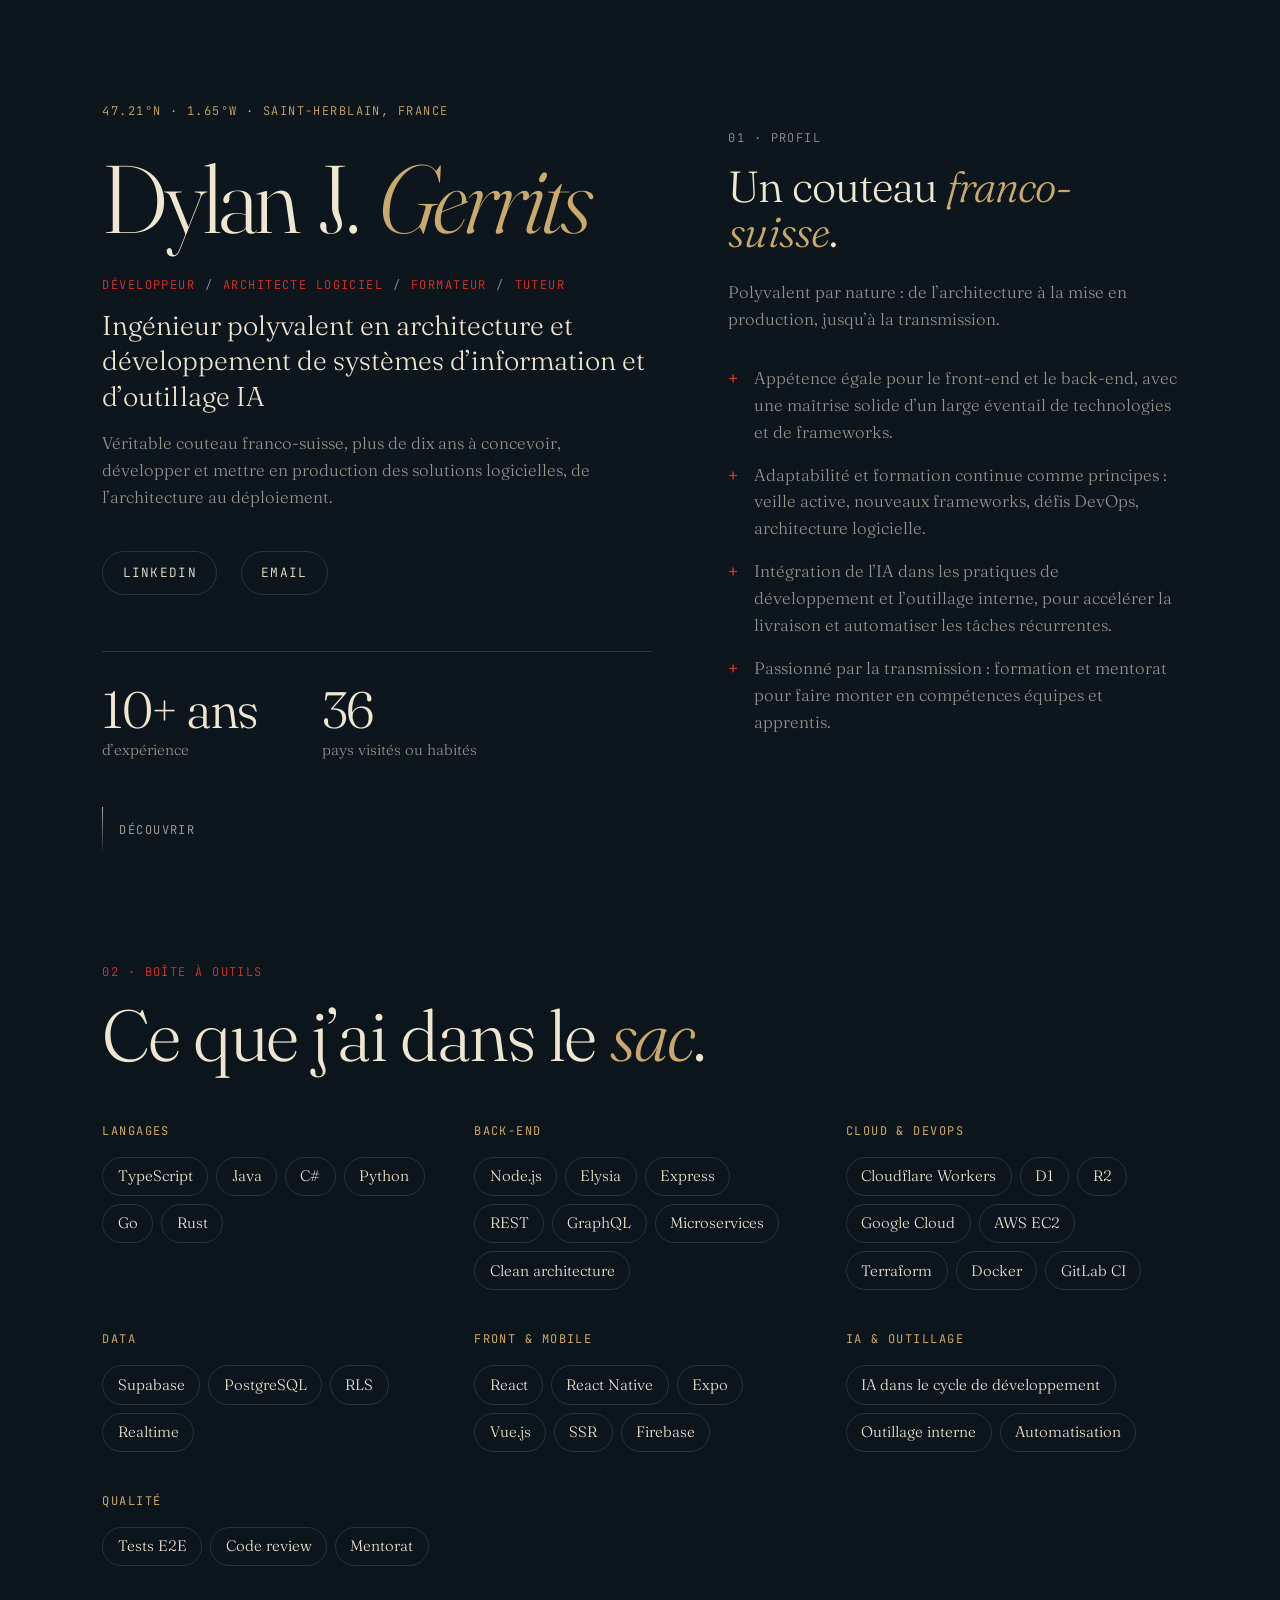
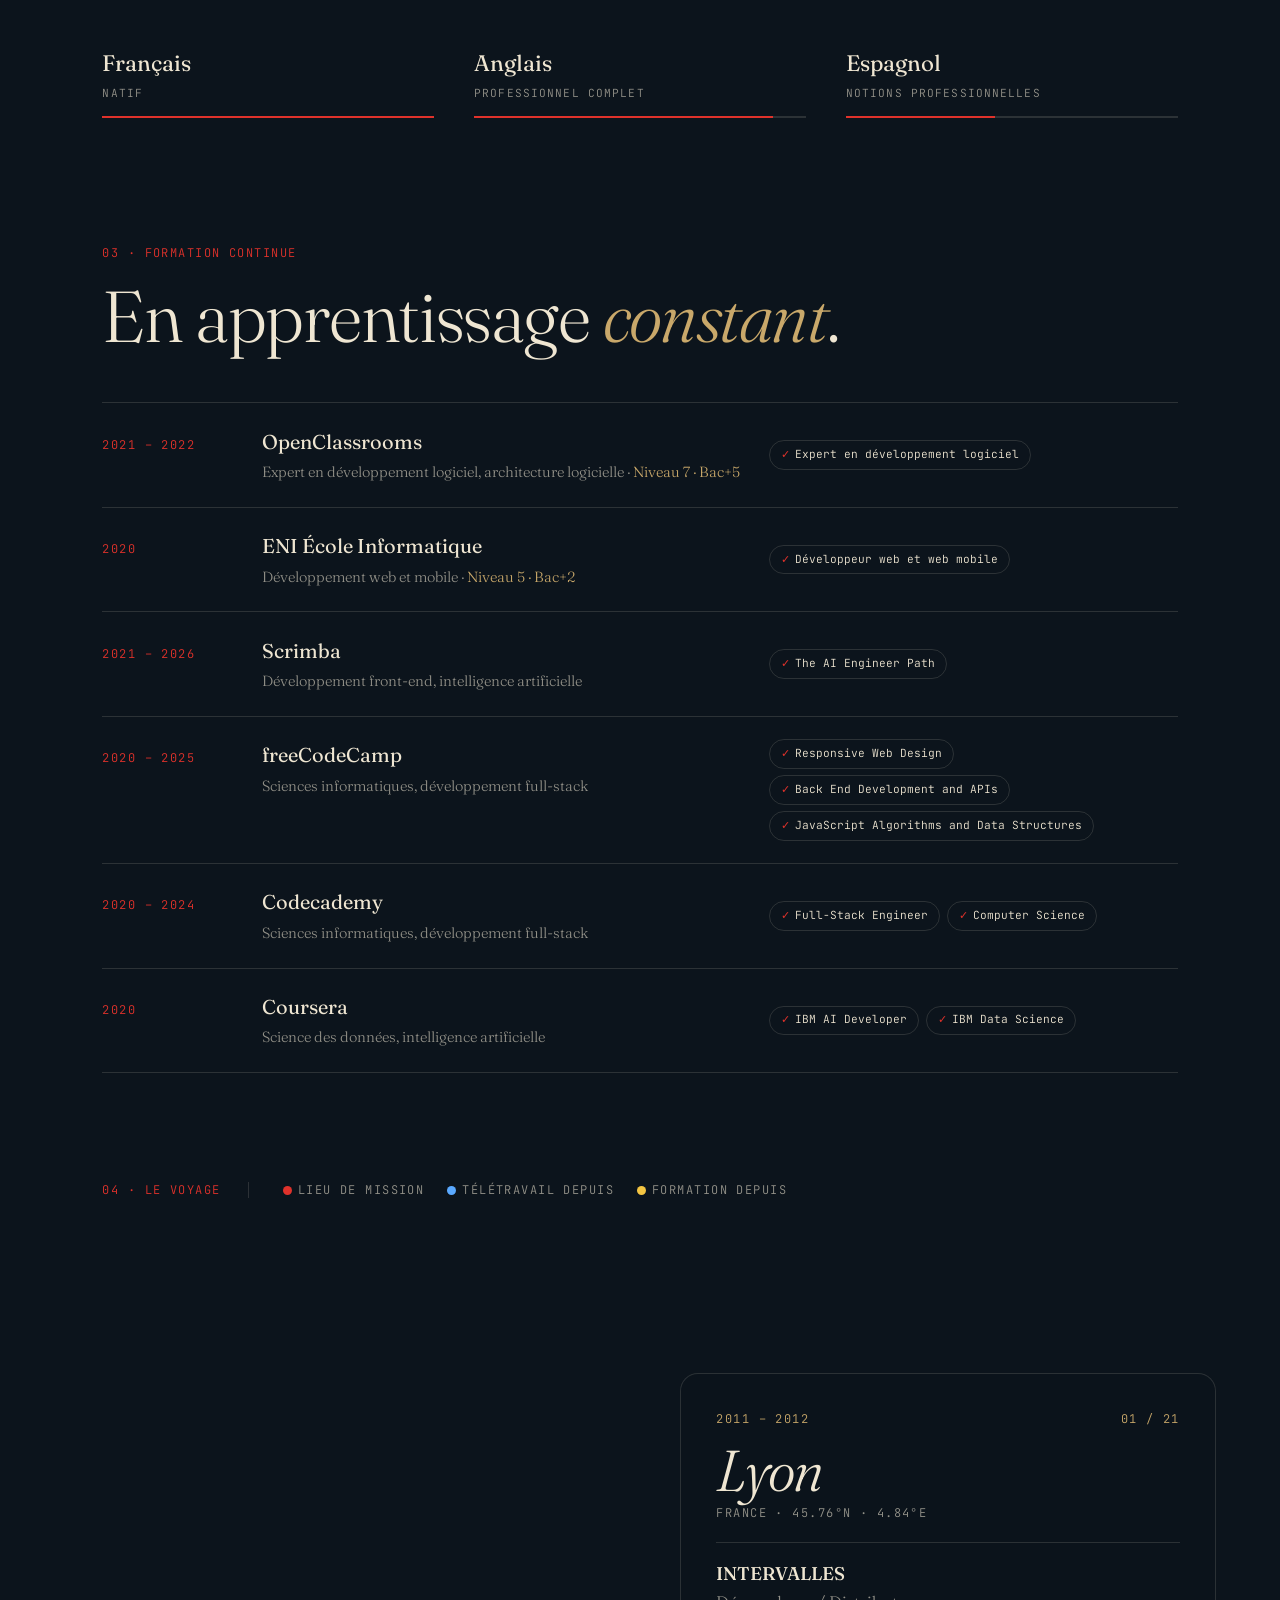
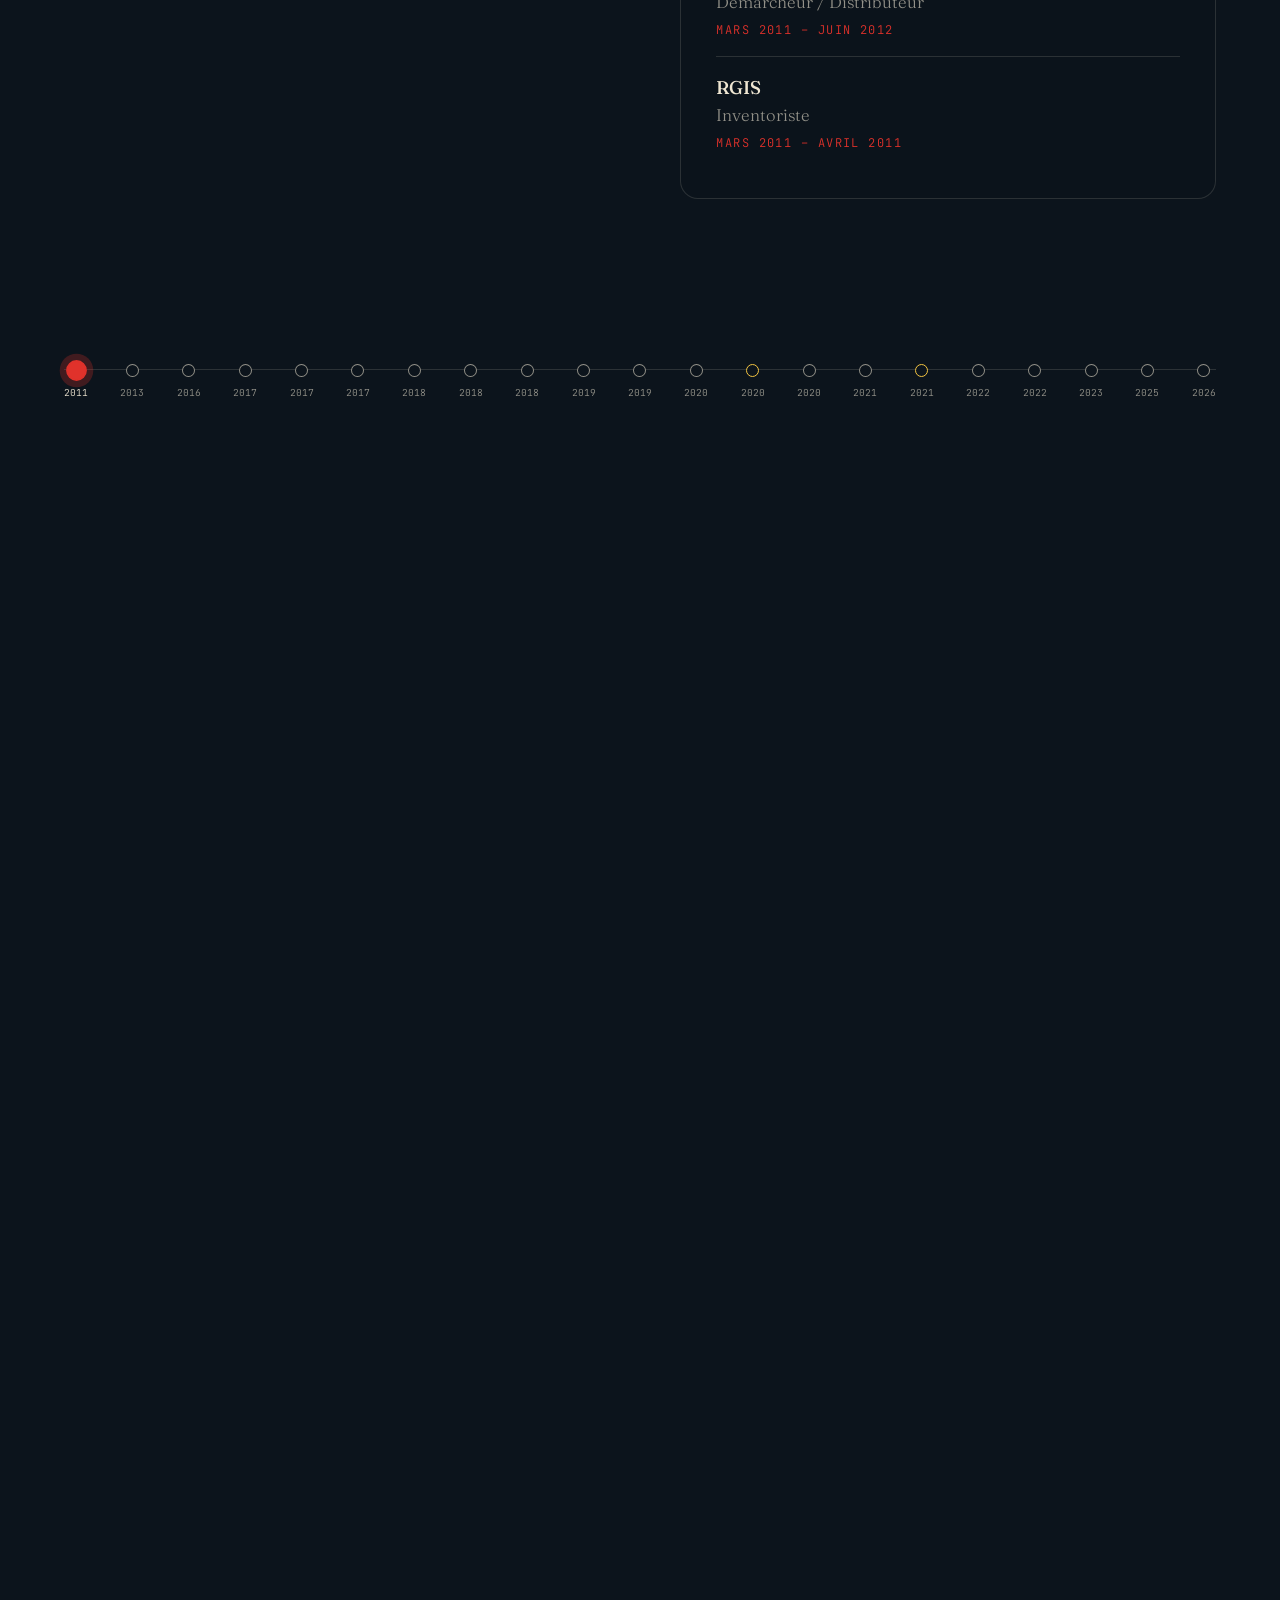
==== index.html @ d0fdb2e4 "Add interactive CV site with globe timeline visualization" ====
<!doctype html>
<html lang="fr">
<head>
  <meta charset="utf-8">
  <meta name="viewport" content="width=device-width, initial-scale=1">
  <title>Dylan J. Gerrits · Ingénieur architecture, développement et outillage IA</title>
  <meta name="description" content="Ingénieur polyvalent en architecture et développement de systèmes d’information et d’outillage IA. Développeur, architecte logiciel, formateur et tuteur.">
  <meta property="og:title" content="Dylan J. Gerrits · Ingénieur architecture, développement et outillage IA">
  <meta property="og:description" content="Plus de dix ans de projets logiciels, de Nantes à Kuala Lumpur.">
  <meta name="theme-color" content="#0c141c">
  <link rel="icon" href="data:image/svg+xml,<svg xmlns='http://www.w3.org/2000/svg' viewBox='0 0 32 32'><rect width='32' height='32' rx='7' fill='%23e0322b'/><path d='M13 7h6v6h6v6h-6v6h-6v-6H7v-6h6z' fill='%23fff'/></svg>">
  <link rel="preconnect" href="https://fonts.googleapis.com">
  <link rel="preconnect" href="https://fonts.gstatic.com" crossorigin>
  <link href="https://fonts.googleapis.com/css2?family=Fraunces:ital,opsz,wght@0,9..144,300..700;1,9..144,300..700&family=JetBrains+Mono:wght@400;600&display=swap" rel="stylesheet">
  <link rel="stylesheet" href="style.css">
</head>
<body>
  <div class="grain" aria-hidden="true"></div>
  <div class="progress" aria-hidden="true"><span></span></div>

  <div class="intro" id="intro">
  <header class="hero">
    <p class="mono hero-coords" data-reveal></p>
    <h1 id="hero-name" class="hero-name"></h1>
    <p id="hero-roles" class="mono hero-roles" data-reveal></p>
    <p id="hero-title" class="hero-title" data-reveal></p>
    <p id="hero-tagline" class="hero-tagline" data-reveal></p>
    <nav id="hero-links" class="links" data-reveal></nav>
    <div class="stats" id="stats"></div>
  </header>

  <section class="profile" id="profile">
    <div class="profile-copy">
      <p class="mono eyebrow" data-reveal>01 · Profil</p>
      <h2 data-reveal>Un couteau <em>franco-suisse</em>.</h2>
      <p data-reveal>Polyvalent par nature : de l’architecture à la mise en production, jusqu’à la transmission.</p>
      <ul id="about" class="about"></ul>
    </div>
  </section>
  <a href="#skills" class="scroll-cue mono" aria-label="Voir la suite"><span></span>Découvrir</a>
  </div>

  <section class="skills" id="skills">
    <p class="mono eyebrow" data-reveal>02 · Boîte à outils</p>
    <h2 data-reveal>Ce que j’ai dans le <em>sac</em>.</h2>
    <div class="skills-grid" id="skills-grid"></div>
    <div class="langs" id="langs"></div>
  </section>

  <section class="edu" id="edu">
    <p class="mono eyebrow" data-reveal>03 · Formation continue</p>
    <h2 data-reveal>En apprentissage <em>constant</em>.</h2>
    <ol class="edu-list" id="edu-list"></ol>
  </section>

  <section class="journey" id="journey">
    <div class="stage">
      <p class="mono eyebrow stage-eyebrow">04 · Le voyage <span class="note"><span><b class="d-job"></b>Lieu de mission</span> <span><b class="d-remote"></b>Télétravail depuis</span> <span><b class="d-training"></b>Formation depuis</span></span></p>
      <canvas id="globe" aria-label="Globe du parcours professionnel" role="img"></canvas>
      <article class="card" id="card" aria-live="polite"></article>
      <div class="pick-menu" id="pick-menu" hidden></div>
      <ol class="rail" id="rail"></ol>
    </div>
  </section>

  <footer class="contact">
    <p class="mono eyebrow" data-reveal>05 · Contact</p>
    <h2 data-reveal>Prochaine <em>escale</em> ?</h2>
    <nav id="footer-links" class="links big" data-reveal></nav>
    <p class="mono small" id="copyright"></p>
  </footer>

  <script src="data.js"></script>
  <script src="land.js"></script>
  <script src="app.js"></script>
</body>
</html>
---- style.css ----
:root {
  --ink: #0c141c;
  --ink-2: #132130;
  --paper: #efe6d2;
  --paper-dim: #efe6d299;
  --line: #efe6d224;
  --red: #e0322b;
  --brass: #c9a86a;
  --blue: #5aa9ff;
  --yellow: #f4c542;
  --serif: 'Fraunces', Georgia, serif;
  --mono: 'JetBrains Mono', ui-monospace, monospace;
  --ease: cubic-bezier(.2, .8, .2, 1);
}

* { box-sizing: border-box; margin: 0; padding: 0; }
html { scroll-behavior: smooth; }
body {
  background: radial-gradient(1200px 800px at 80% -10%, #1b2e40 0%, transparent 60%), var(--ink);
  color: var(--paper);
  font: 300 1.05rem/1.6 var(--serif);
  overflow-x: hidden;
  -webkit-font-smoothing: antialiased;
}
a { color: inherit; }
em { font-style: italic; color: var(--brass); }
h2 { font-weight: 300; font-size: clamp(2.2rem, 6vw, 4.5rem); line-height: 1.05; letter-spacing: -.02em; margin-bottom: 1.5rem; }
section, footer { padding: 7vh 8vw; position: relative; }
.mono { font-family: var(--mono); font-size: .75rem; letter-spacing: .12em; text-transform: uppercase; }
.eyebrow { color: var(--red); margin-bottom: 1rem; }
.small { opacity: .5; margin-top: 4rem; }

.grain {
  position: fixed; inset: 0; pointer-events: none; z-index: 50; opacity: .07; mix-blend-mode: overlay;
  background-image: url("data:image/svg+xml,<svg xmlns='http://www.w3.org/2000/svg' width='160' height='160'><filter id='n'><feTurbulence type='fractalNoise' baseFrequency='.9' numOctaves='3'/></filter><rect width='100%' height='100%' filter='url(%23n)'/></svg>");
}
.progress { position: fixed; top: 0; left: 0; right: 0; height: 2px; z-index: 60; }
.progress span { display: block; height: 100%; background: var(--red); transform-origin: left; transform: scaleX(var(--p, 0)); }

/* Reveal on scroll */
[data-reveal] { opacity: 0; transform: translateY(28px); transition: opacity 1s var(--ease), transform 1s var(--ease); transition-delay: var(--d, 0s); }
[data-reveal].in { opacity: 1; transform: none; }

/* Hero */
.intro { position: relative; min-height: 100svh; display: grid; grid-template-columns: minmax(0, 1.1fr) minmax(0, .9fr); gap: 6vw; align-items: center; padding: 10vh 8vw 14vh; }
.hero { display: flex; flex-direction: column; justify-content: center; }
.intro .profile { padding: 0; }
.intro .profile h2 { font-size: clamp(2rem, 3.4vw, 3.2rem); }
.hero-coords { color: var(--brass); margin-bottom: 2rem; }
.hero-name { font-size: clamp(3.2rem, 7.5vw, 8rem); font-weight: 300; line-height: .95; letter-spacing: -.04em; }
.hero-name .w { display: inline-block; white-space: nowrap; margin-right: .22em; }
.hero-name .c { display: inline-block; transform: translateY(110%) rotate(8deg); opacity: 0; animation: rise 1.1s var(--ease) forwards; animation-delay: calc(.2s + var(--i) * .045s); }
.hero-name .w:last-child { font-style: italic; color: var(--brass); }
@keyframes rise { to { transform: none; opacity: 1; } }
.hero-roles { color: var(--red); margin-top: 2rem; --d: .85s; }
.hero-roles span + span::before { content: '/'; margin: 0 .8em; color: var(--paper-dim); }
.hero-title { font-size: clamp(1.2rem, 2.2vw, 1.7rem); max-width: 44rem; line-height: 1.3; margin-top: .8rem; --d: .95s; }
.hero-tagline { max-width: 38rem; color: var(--paper-dim); margin-top: 1rem; --d: 1.1s; }
.links { display: flex; gap: 1.5rem; flex-wrap: wrap; margin-top: 2.5rem; --d: 1.2s; }
.links a { font-family: var(--mono); font-size: .8rem; letter-spacing: .1em; text-transform: uppercase; text-decoration: none; padding: .7rem 1.2rem; border: 1px solid var(--line); border-radius: 99px; transition: background .4s, color .4s, border-color .4s; }
.links a:hover { background: var(--paper); color: var(--ink); border-color: var(--paper); }
.links.big a { font-size: 1rem; padding: 1rem 2rem; }
.intro > .scroll-cue { position: absolute; bottom: 5vh; left: 8vw; text-decoration: none; display: flex; align-items: center; gap: 1rem; opacity: .7; }
.scroll-cue span { width: 1px; height: 48px; background: linear-gradient(var(--paper), transparent); animation: cue 2s var(--ease) infinite; transform-origin: top; }
@keyframes cue { 0% { transform: scaleY(0); } 50% { transform: scaleY(1); } 100% { transform: scaleY(1); opacity: 0; } }

/* Stats */
.stats { display: flex; flex-wrap: wrap; gap: 2rem 4rem; margin-top: 3.5rem; padding-top: 2rem; border-top: 1px solid var(--line); max-width: 44rem; }
.stat b { display: block; font-weight: 300; font-size: clamp(2.2rem, 4vw, 3.2rem); line-height: 1; letter-spacing: -.03em; }
.stat span { color: var(--paper-dim); font-size: .95rem; }

/* Profile */
.profile-copy { max-width: 46rem; }
.profile-copy > p { color: var(--paper-dim); }
.about { list-style: none; margin-top: 2rem; display: grid; gap: 1rem; }
.about li { padding-left: 1.6rem; position: relative; color: var(--paper-dim); }
.about li::before { content: '+'; position: absolute; left: 0; color: var(--red); font-family: var(--mono); }

/* Journey */
.journey { padding: 0; }
.stage { position: sticky; top: 0; height: 100vh; overflow: hidden; display: grid; grid-template-columns: 1.15fr 1fr; align-items: center; padding: 0 5vw; }
.stage-eyebrow { position: absolute; top: 5vh; left: 8vw; z-index: 2; }
.stage-eyebrow b { display: inline-block; width: 9px; height: 9px; border-radius: 50%; vertical-align: middle; margin: 0 .5em 0 1.2em; }
.stage-eyebrow .d-job { background: var(--red); }
.stage-eyebrow .d-remote { background: var(--blue); }
.stage-eyebrow .d-training { background: var(--yellow); }
.stage-eyebrow .note > span { white-space: nowrap; }
.stage-eyebrow .note { color: var(--paper-dim); margin-left: 1.2rem; padding-left: 1.2rem; border-left: 1px solid var(--line); }
#globe { width: 100%; height: 100vh; display: block; cursor: grab; touch-action: pan-y; }
#globe:active { cursor: grabbing; }
.card { max-width: 34rem; max-height: 78vh; overflow: auto; scrollbar-width: none; padding: 2.2rem; border: 1px solid var(--line); border-radius: 18px; background: #0c141cb8; backdrop-filter: blur(10px); }
.card > * { opacity: 0; transform: translateY(16px); transition: opacity .6s var(--ease), transform .6s var(--ease); transition-delay: calc(var(--i, 0) * 60ms); }
.card.show > * { opacity: 1; transform: none; }
.card .meta { display: flex; justify-content: space-between; color: var(--brass); }
.card h3 { font-size: clamp(2.2rem, 4.5vw, 3.6rem); font-weight: 300; font-style: italic; line-height: 1; margin: .8rem 0 .3rem; letter-spacing: -.02em; }
.card .where { color: var(--paper-dim); margin-bottom: 1.2rem; }
.card .remote { color: var(--blue); margin: -.6rem 0 1.2rem; }
.card .remote.online { color: var(--yellow); }
.entry { border-top: 1px solid var(--line); padding-top: 1rem; margin-top: 1rem; }
.entry h4 { font-weight: 500; font-size: 1.15rem; }
.entry .role { color: var(--paper-dim); }
.entry .dates { color: var(--red); margin: .3rem 0 .6rem; display: block; }
.entry p { font-size: .98rem; }
.badge-remote, .badge-context { margin-left: .8em; padding-left: .8em; border-left: 1px solid var(--line); }
.badge-remote { color: var(--blue); }
.badge-context { color: var(--paper); }
.entry ul { list-style: none; margin-top: .6rem; display: grid; gap: .3rem; font-size: .92rem; color: var(--paper-dim); }
.entry li { padding-left: 1.1rem; position: relative; }
.entry li::before { content: ''; position: absolute; left: 0; top: .65em; width: 6px; height: 1px; background: var(--red); }
.rail { position: absolute; bottom: 4vh; left: 5vw; right: 5vw; display: flex; justify-content: space-between; list-style: none; }
.rail::before { content: ''; position: absolute; left: 0; right: 0; top: 5px; height: 1px; background: var(--line); }
.rail::after { content: ''; position: absolute; left: 0; right: 0; top: 5px; height: 1px; background: var(--red); transform-origin: left; transform: scaleX(var(--p, 0)); }
.rail li { position: relative; cursor: pointer; display: flex; flex-direction: column; align-items: center; gap: .5rem; font-family: var(--mono); font-size: .6rem; color: var(--paper-dim); z-index: 1; }
.rail li::before { content: ''; width: 11px; height: 11px; border-radius: 50%; background: var(--ink); border: 1px solid var(--paper-dim); transition: all .4s var(--ease); }
.rail li.done::before { background: var(--red); border-color: var(--red); }
.rail li.formation::before { border-color: var(--yellow); }
.rail li.formation.done::before { background: var(--yellow); }
.rail li.active::before { transform: scale(1.6); box-shadow: 0 0 0 4px #e0322b40; }
.rail li.active { color: var(--paper); }

/* Activities still running at a later stop */
.parallel { border-top: 1px dashed var(--line); margin-top: 1.2rem; padding-top: .9rem; }
.parallel p { color: var(--brass); margin-bottom: .4rem; }
.parallel button { display: block; width: 100%; text-align: left; font: inherit; font-size: .92rem; color: var(--paper-dim); background: none; border: 0; border-radius: 8px; padding: .35rem .5rem; margin-left: -.5rem; cursor: pointer; }
.parallel button:hover { background: #efe6d214; color: var(--paper); }
.parallel b { font-weight: 500; color: var(--paper); }
.parallel .mono { display: block; font-size: .62rem; color: var(--red); }

/* Menu for dots tied to several missions */
.pick-menu { position: absolute; z-index: 5; min-width: 15rem; max-width: 22rem; padding: .8rem; border: 1px solid var(--line); border-radius: 12px; background: #0c141cf2; backdrop-filter: blur(10px); box-shadow: 0 20px 40px -12px #000c; }
.pick-menu[hidden] { display: none; }
.pick-menu p { color: var(--brass); padding: .2rem .5rem .6rem; }
.pick-menu button { display: block; width: 100%; text-align: left; font: inherit; font-size: .95rem; color: var(--paper); background: none; border: 0; border-radius: 8px; padding: .5rem; cursor: pointer; }
.pick-menu button:hover { background: #efe6d214; }
.pick-menu button .mono { display: block; color: var(--red); font-size: .65rem; margin-bottom: .1rem; }
.pick-menu em { font-style: normal; color: var(--blue); }

/* Skills */
.skills-grid { display: grid; grid-template-columns: repeat(auto-fit, minmax(240px, 1fr)); gap: 2.5rem; margin-top: 3rem; }
.skills-grid h3 { font-family: var(--mono); font-size: .75rem; font-weight: 400; letter-spacing: .12em; text-transform: uppercase; color: var(--brass); margin-bottom: 1rem; }
.chips { display: flex; flex-wrap: wrap; gap: .5rem; }
.chips span { padding: .4rem .9rem; border: 1px solid var(--line); border-radius: 99px; font-size: .95rem; transition: background .3s, color .3s; }
.chips span:hover { background: var(--red); border-color: var(--red); }
.langs { display: grid; grid-template-columns: repeat(auto-fit, minmax(240px, 1fr)); gap: 2.5rem; margin-top: 5rem; }
.lang b { font-weight: 400; font-size: 1.4rem; }
.lang small { display: block; color: var(--paper-dim); font-family: var(--mono); font-size: .7rem; text-transform: uppercase; letter-spacing: .1em; margin: .2rem 0 .8rem; }
.bar { height: 2px; background: var(--line); }
.bar i { display: block; height: 100%; background: var(--red); width: 0; transition: width 1.6s var(--ease) .3s; }
.lang.in .bar i { width: var(--v); }

/* Education */
.edu-list { list-style: none; margin-top: 3rem; border-top: 1px solid var(--line); }
.edu-list li { display: grid; grid-template-columns: 9rem 1.2fr 1fr; gap: 1rem; padding: 1.4rem 0; border-bottom: 1px solid var(--line); align-items: baseline; transition: padding .4s var(--ease), color .4s; }
.edu-list li:hover { padding-left: 1rem; color: var(--brass); }
.edu-list .mono { color: var(--red); }
.edu-list b { font-weight: 400; font-size: 1.25rem; }
.edu-list small { display: block; color: var(--paper-dim); font-size: .92rem; margin-top: .2rem; }
.edu-list small em { font-style: normal; }
.edu-list .certs { display: flex; flex-wrap: wrap; gap: .4rem; align-self: center; }
.edu-list .certs span { font-family: var(--mono); font-size: .7rem; padding: .3rem .7rem; border: 1px solid var(--line); border-radius: 99px; color: var(--paper); }
.edu-list .certs span::before { content: '✓'; color: var(--red); margin-right: .45em; }

/* Contact */
.contact { min-height: 60vh; display: flex; flex-direction: column; justify-content: center; }
.contact h2 { font-size: clamp(3rem, 10vw, 8rem); }

@media (max-width: 1100px) {
  .intro { grid-template-columns: 1fr; gap: 8vh; }
}

@media (max-width: 860px) {
  .stage-eyebrow .note { display: block; margin: .4rem 0 0; padding: 0; border: 0; }
  .stage-eyebrow .note > span:first-child b { margin-left: 0; }
  .stage { grid-template-columns: 1fr; grid-template-rows: 46vh 1fr; align-items: start; padding: 0 4vw; }
  #globe { height: 46vh; }
  .card { max-height: 42vh; padding: 1.4rem; }
  .card h3 { font-size: 2rem; }
  .rail { bottom: 2vh; }
  .rail li span { display: none; }
  .edu-list li { grid-template-columns: 1fr; gap: .5rem; }
}

@media (prefers-reduced-motion: reduce) {
  html { scroll-behavior: auto; }
  *, *::before, *::after { animation: none !important; transition: none !important; }
  [data-reveal], .card > *, .hero-name .c { opacity: 1; transform: none; }
}
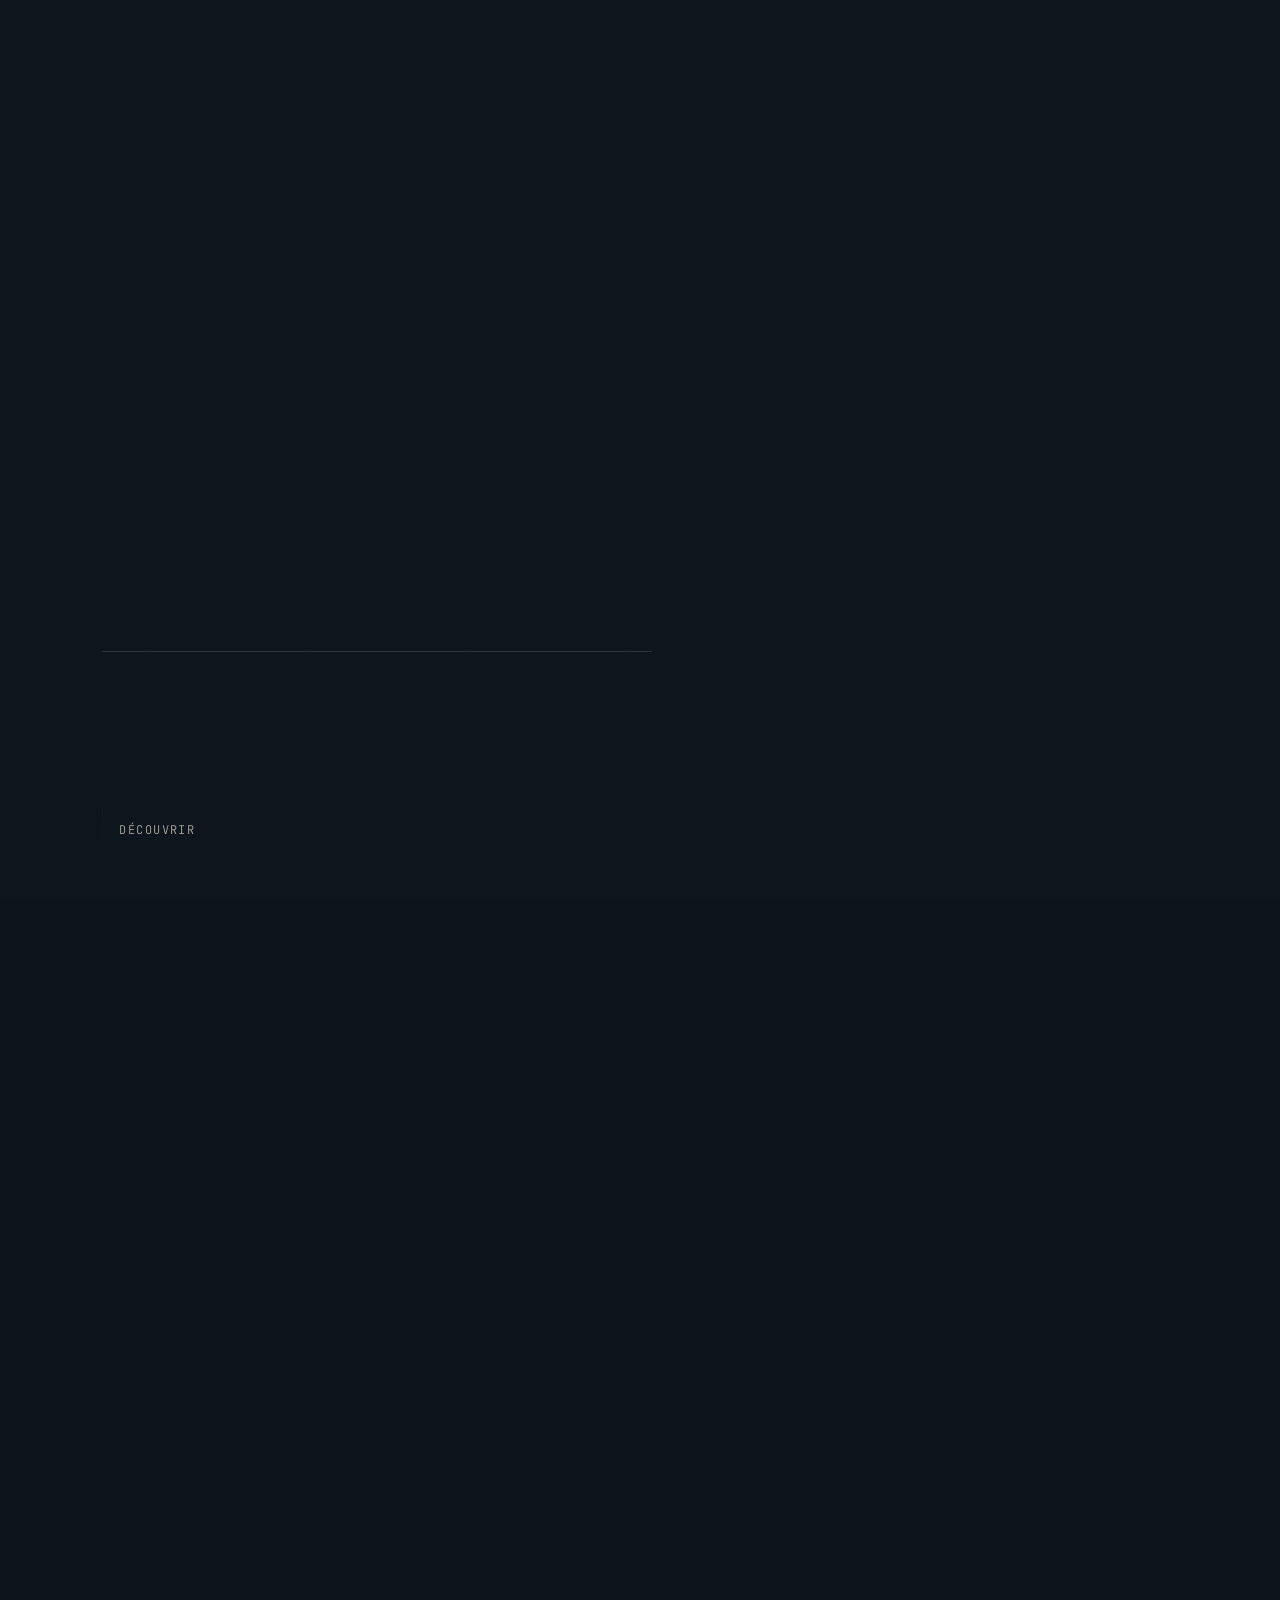
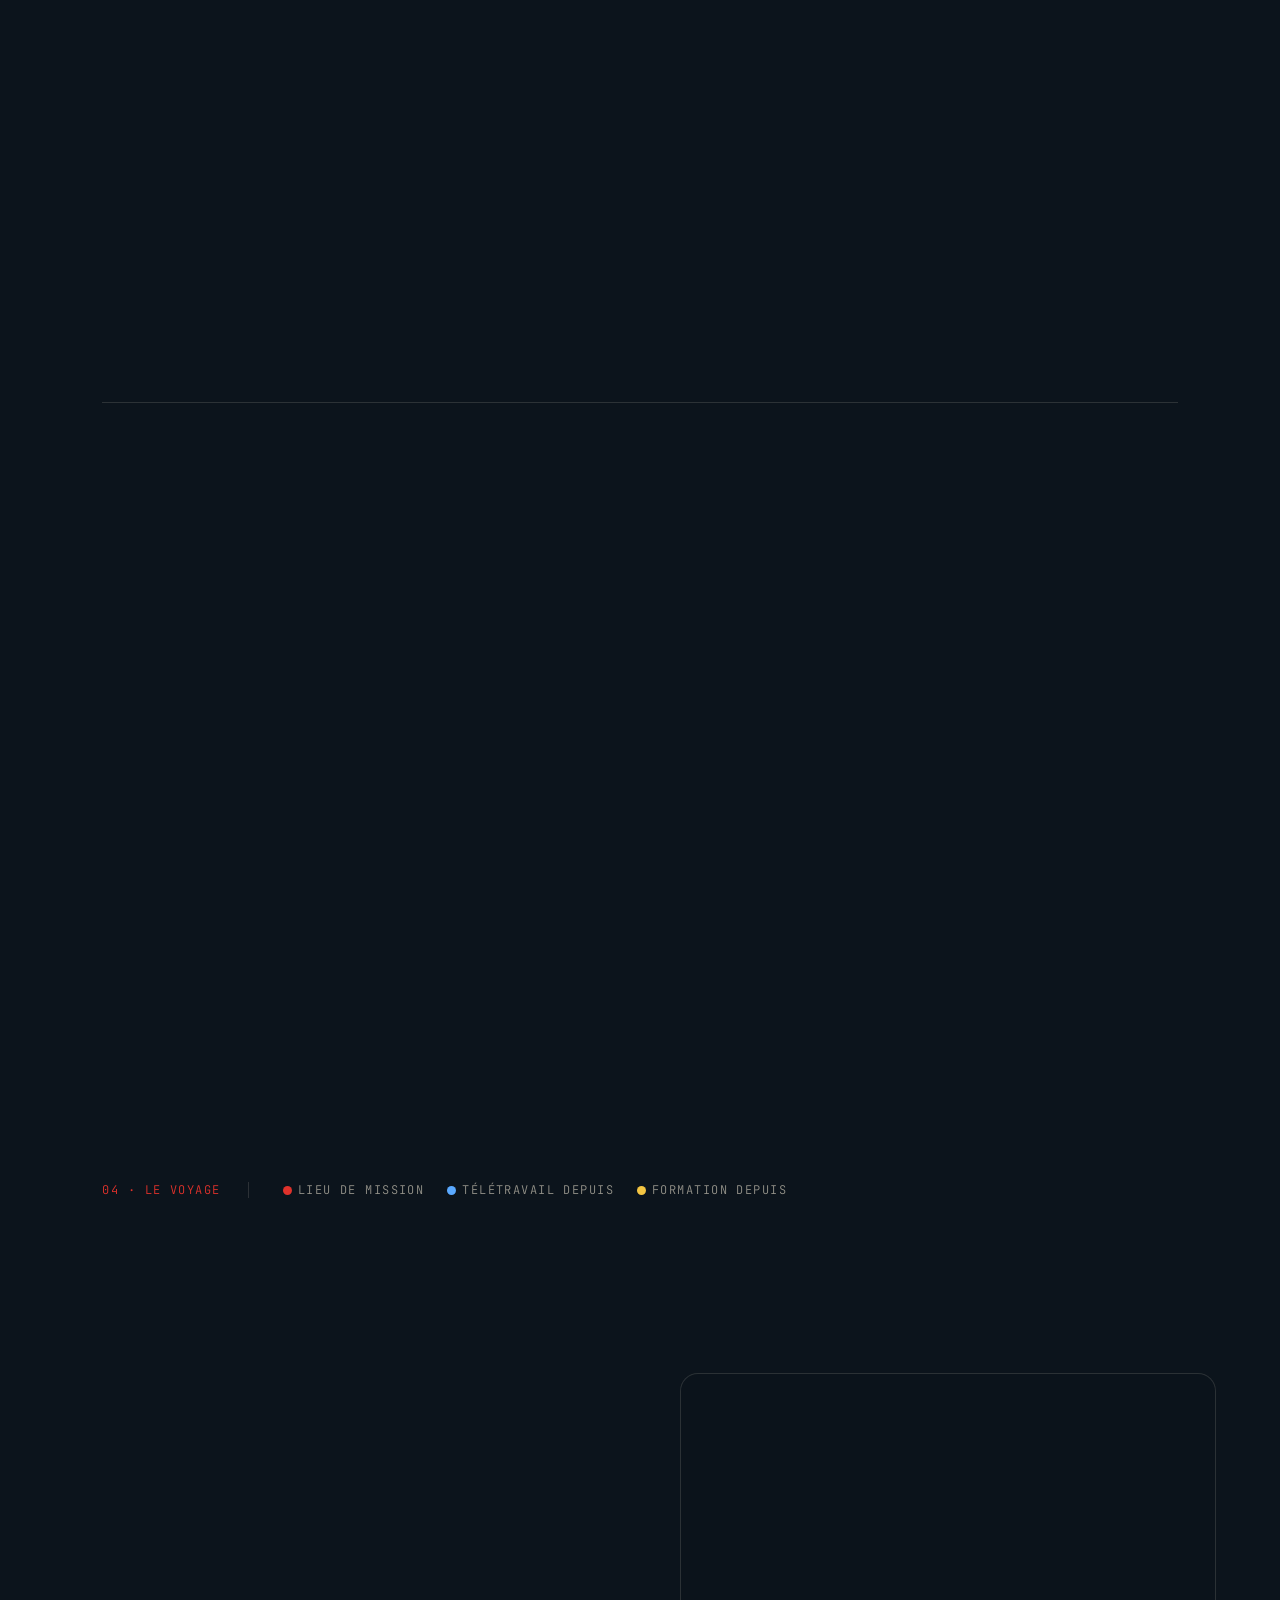
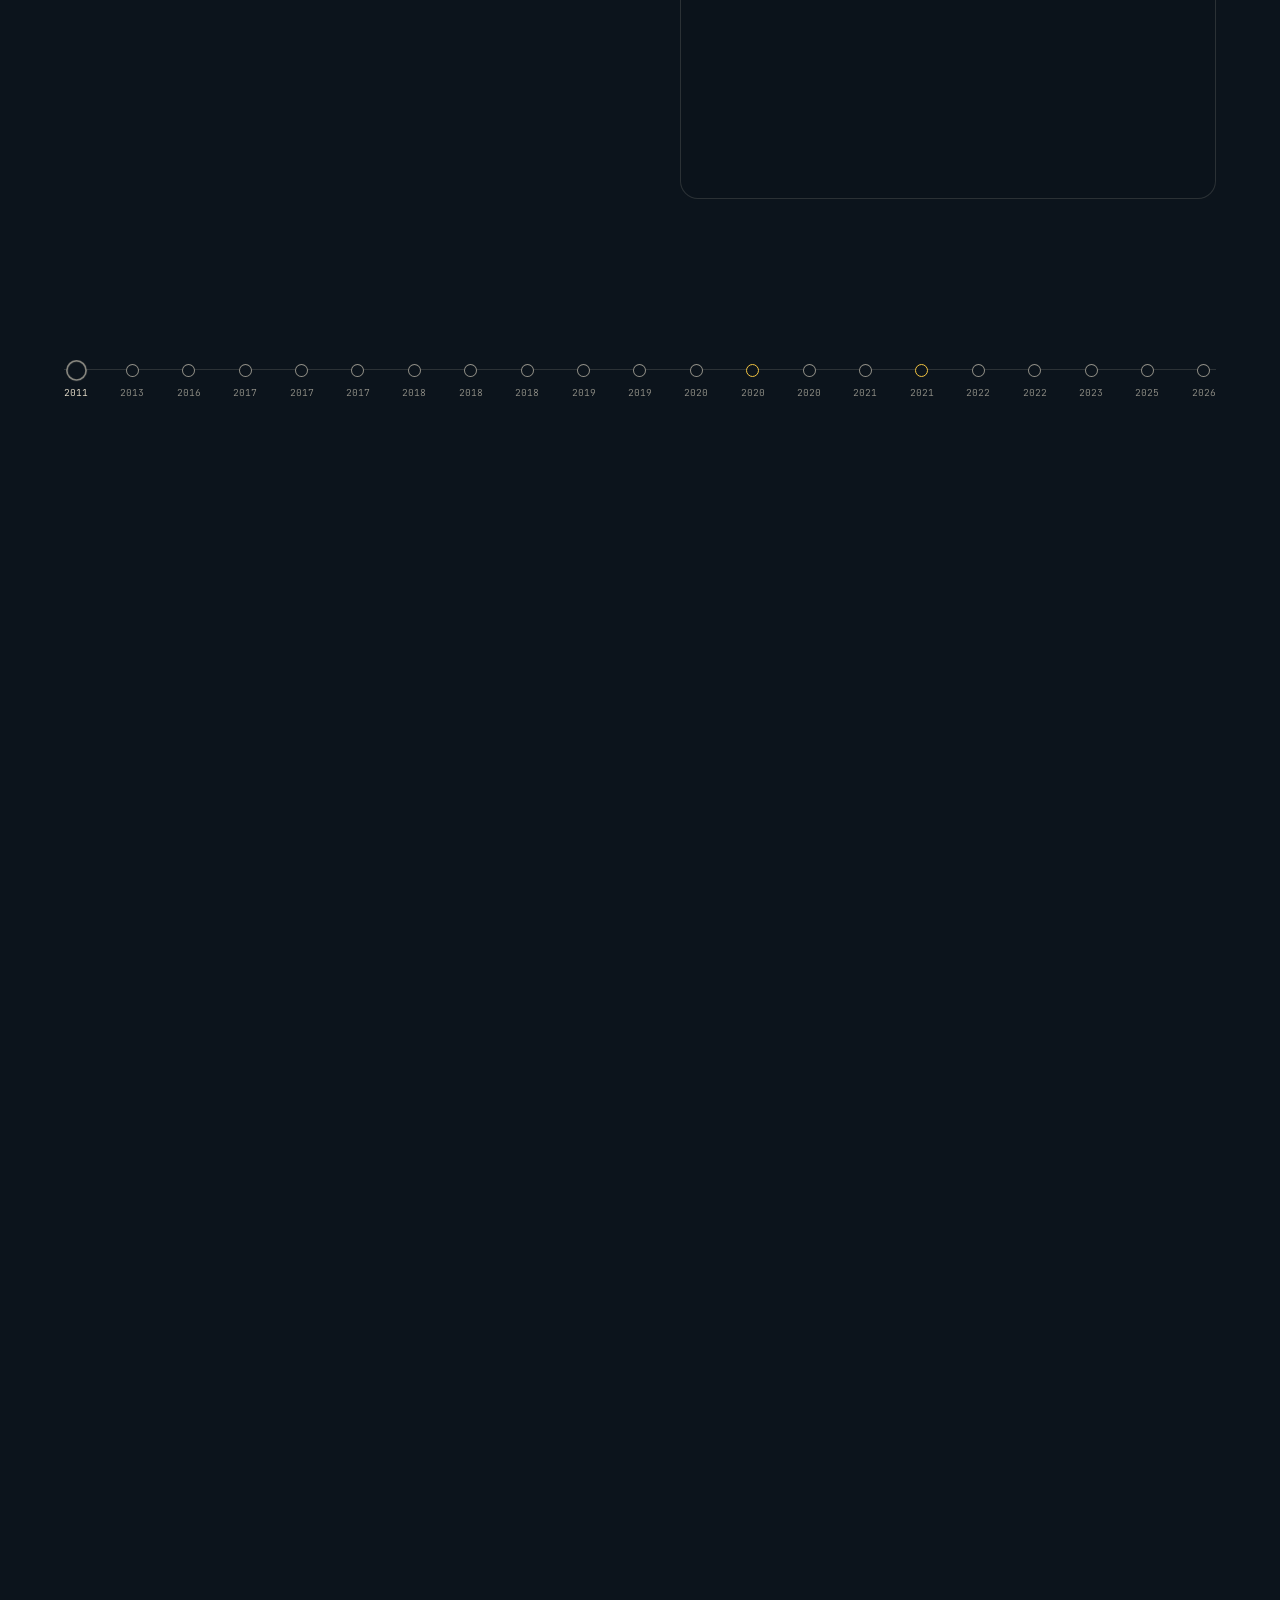
==== commit d88d08ce: "Split repository into V1, V2, V3 and specify V3 Move the globe site to V1/, the frozen carnet protot" ====
--- a/index.html
+++ b/index.html
@@ -2,76 +2,9 @@
 <html lang="fr">
 <head>
   <meta charset="utf-8">
-  <meta name="viewport" content="width=device-width, initial-scale=1">
-  <title>Dylan J. Gerrits · Ingénieur architecture, développement et outillage IA</title>
-  <meta name="description" content="Ingénieur polyvalent en architecture et développement de systèmes d’information et d’outillage IA. Développeur, architecte logiciel, formateur et tuteur.">
-  <meta property="og:title" content="Dylan J. Gerrits · Ingénieur architecture, développement et outillage IA">
-  <meta property="og:description" content="Plus de dix ans de projets logiciels, de Nantes à Kuala Lumpur.">
-  <meta name="theme-color" content="#0c141c">
-  <link rel="icon" href="data:image/svg+xml,<svg xmlns='http://www.w3.org/2000/svg' viewBox='0 0 32 32'><rect width='32' height='32' rx='7' fill='%23e0322b'/><path d='M13 7h6v6h6v6h-6v6h-6v-6H7v-6h6z' fill='%23fff'/></svg>">
-  <link rel="preconnect" href="https://fonts.googleapis.com">
-  <link rel="preconnect" href="https://fonts.gstatic.com" crossorigin>
-  <link href="https://fonts.googleapis.com/css2?family=Fraunces:ital,opsz,wght@0,9..144,300..700;1,9..144,300..700&family=JetBrains+Mono:wght@400;600&display=swap" rel="stylesheet">
-  <link rel="stylesheet" href="style.css">
+  <title>Dylan J. Gerrits · CV interactif</title>
+  <meta http-equiv="refresh" content="0; url=V1/">
+  <link rel="canonical" href="V1/">
 </head>
-<body>
-  <div class="grain" aria-hidden="true"></div>
-  <div class="progress" aria-hidden="true"><span></span></div>
-
-  <div class="intro" id="intro">
-  <header class="hero">
-    <p class="mono hero-coords" data-reveal></p>
-    <h1 id="hero-name" class="hero-name"></h1>
-    <p id="hero-roles" class="mono hero-roles" data-reveal></p>
-    <p id="hero-title" class="hero-title" data-reveal></p>
-    <p id="hero-tagline" class="hero-tagline" data-reveal></p>
-    <nav id="hero-links" class="links" data-reveal></nav>
-    <div class="stats" id="stats"></div>
-  </header>
-
-  <section class="profile" id="profile">
-    <div class="profile-copy">
-      <p class="mono eyebrow" data-reveal>01 · Profil</p>
-      <h2 data-reveal>Un couteau <em>franco-suisse</em>.</h2>
-      <p data-reveal>Polyvalent par nature : de l’architecture à la mise en production, jusqu’à la transmission.</p>
-      <ul id="about" class="about"></ul>
-    </div>
-  </section>
-  <a href="#skills" class="scroll-cue mono" aria-label="Voir la suite"><span></span>Découvrir</a>
-  </div>
-
-  <section class="skills" id="skills">
-    <p class="mono eyebrow" data-reveal>02 · Boîte à outils</p>
-    <h2 data-reveal>Ce que j’ai dans le <em>sac</em>.</h2>
-    <div class="skills-grid" id="skills-grid"></div>
-    <div class="langs" id="langs"></div>
-  </section>
-
-  <section class="edu" id="edu">
-    <p class="mono eyebrow" data-reveal>03 · Formation continue</p>
-    <h2 data-reveal>En apprentissage <em>constant</em>.</h2>
-    <ol class="edu-list" id="edu-list"></ol>
-  </section>
-
-  <section class="journey" id="journey">
-    <div class="stage">
-      <p class="mono eyebrow stage-eyebrow">04 · Le voyage <span class="note"><span><b class="d-job"></b>Lieu de mission</span> <span><b class="d-remote"></b>Télétravail depuis</span> <span><b class="d-training"></b>Formation depuis</span></span></p>
-      <canvas id="globe" aria-label="Globe du parcours professionnel" role="img"></canvas>
-      <article class="card" id="card" aria-live="polite"></article>
-      <div class="pick-menu" id="pick-menu" hidden></div>
-      <ol class="rail" id="rail"></ol>
-    </div>
-  </section>
-
-  <footer class="contact">
-    <p class="mono eyebrow" data-reveal>05 · Contact</p>
-    <h2 data-reveal>Prochaine <em>escale</em> ?</h2>
-    <nav id="footer-links" class="links big" data-reveal></nav>
-    <p class="mono small" id="copyright"></p>
-  </footer>
-
-  <script src="data.js"></script>
-  <script src="land.js"></script>
-  <script src="app.js"></script>
-</body>
+<body><a href="V1/">Dylan J. Gerrits · CV interactif</a></body>
 </html>
